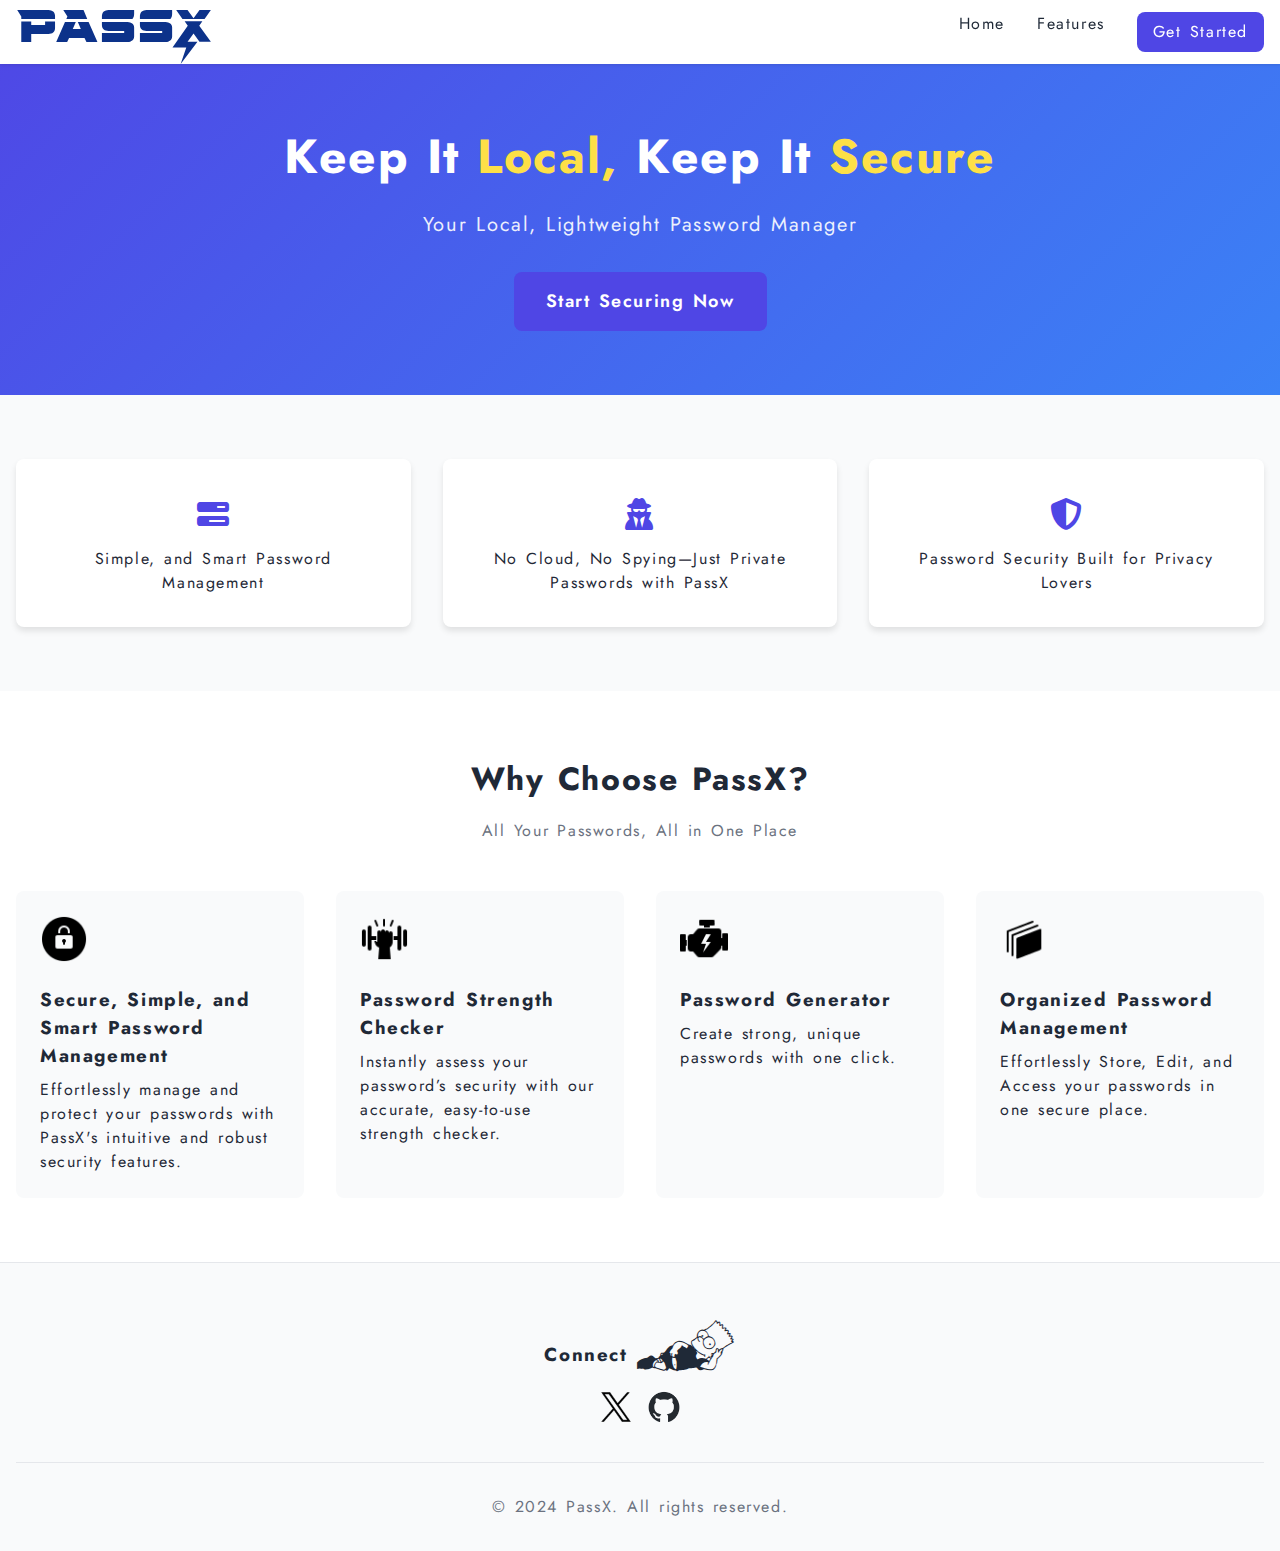
==== index.html @ 8546ab84 "Add files via upload" ====
<!DOCTYPE html>
<html lang="en">
<head>
    <meta charset="UTF-8">
    <meta name="viewport" content="width=device-width, initial-scale=1.0">
    <title>PassX</title>
    <link rel="stylesheet" href="new.css">
    <link rel="stylesheet" href="https://cdnjs.cloudflare.com/ajax/libs/font-awesome/6.6.0/css/all.min.css" />
</head>
<body>
    <nav class="navbar">
        <div class="container">
            <div class="logo">
                <!-- <img src="WhatsApp Image 2024-10-29 at 00.21.52_0e4ccb51.jpg" alt="Logo"> -->
                <span>PassX</span>
            </div>
            <div class="nav-toggle">
                <span></span>
                <span></span>
                <span></span>
            </div>
            <ul class="nav-menu">
                <li><a href="#hero-section">Home</a></li>
                <li><a href="#features">Features</a></li>
                <li><a href="login.html" id="gtstd" class="btn-primary">Get Started</a></li>
            </ul>
        </div>
    </nav>

    <header id="hero-section" class="hero">
        <div class="container">
            <h1>Keep It <span>Local,</span> Keep It <span>Secure</span>
                <br>
            </h1>
            <p>Your Local, Lightweight Password Manager</p>
            <a href="login.html" class="btn-large">Start Securing Now</a>
        </div>
    </header>

    <section class="stats">
        <div class="container">
            <div class="stat-card">
                <div class="stat-number"><i class="fa-solid fa-bars-progress"></i></div>
                <div class="stat-label">Simple, and Smart Password Management</div>
            </div>
            <div class="stat-card">
                <div class="stat-number"><i class="fa-solid fa-user-secret"></i></div>
                <div class="stat-label">No Cloud, No Spying—Just Private Passwords with PassX</div>
            </div>
            <div class="stat-card">
                <div class="stat-number"><i class="fa-solid fa-shield-halved"></i></div>
                <div class="stat-label">Password Security Built for Privacy Lovers</div>
            </div>
        </div>
    </section>

    <section id="features">
        <div class="container">
            <h2>Why Choose PassX?</h2>
            <p class="section-desc">All Your Passwords, All in One Place</p>
            
            <div class="feature-grid">
                <div class="feature-card">
                    <img src="security.png" alt="Security">
                    <h3>Secure, Simple, and Smart Password Management</h3>
                    <p>Effortlessly manage and protect your passwords with PassX's intuitive and robust security features.</p>
                </div>
                <div class="feature-card">
                    <img src="strength.png" alt="Lock">
                    <h3>Password Strength Checker</h3>
                    <p>Instantly assess your password’s security with our accurate, easy-to-use strength checker.</p>
                </div>
                <div class="feature-card">
                    <img src="generator.png" alt="Key">
                    <h3>Password Generator</h3>
                    <p>Create strong, unique passwords with one click.</p>
                </div>
                <div class="feature-card">
                    <img src="organized.png" alt="Sync">
                    <h3>Organized Password Management</h3>
                    <p>Effortlessly Store, Edit, and Access your passwords in one secure place.</p>
                </div>
            </div>
        </div>
    </section>

    <footer class="footer">
        <div class="container">
            <div class="footer-grid">
                <div class="footer-social">
                    <h3>Connect <span class="bart">b</span></h3>
                    <div class="social-icons">
                        <a href="https://x.com/Sandeepbm886" target="_blank" rel="noopener noreferrer" aria-label="X">
                            <img src="xlogo.png" alt="X">
                        </a>
                        <a href="https://github.com/Sandeepbm886/PassX" target="_blank" rel="noopener noreferrer" aria-label="GitHub">
                            <img src="github-mark.png" alt="GitHub">
                        </a>
                    </div>
                </div>
            </div>
            <div class="footer-bottom">
                <p>&copy; 2024 PassX. All rights reserved.</p>
            </div>
        </div>
    </footer>

    <script>
        document.querySelector('.nav-toggle').addEventListener('click', function() {
            document.querySelector('.nav-menu').classList.toggle('active');
            this.classList.toggle('active');
        });
    </script>
</body>
</html>
---- new.css ----
@import url('https://fonts.googleapis.com/css2?family=Jost&display=swap');
@font-face{
    font-family: myfont;
    src: url(superchargestraightlaser.ttf);
}
@font-face{
    font-family: bart;
    src: url(SIMPSONS.TTF);
}
:root {
    --primary-color: #4f46e5;
    --primary-hover: #4338ca;
    --text-dark: #1f2937;
    --text-light: #6b7280;
    --white: #ffffff;
    --gray-50: #f9fafb;
    --gray-100: #f3f4f6;
    --gray-200: #e5e7eb;
}
html{
    scroll-behavior: smooth;
}
h1 span{
    color: #fde047;
}

* {
    margin: 0;
    padding: 0;
    box-sizing: border-box;
}

body {
    font-family: 'Jost', sans-serif;
    line-height: 1.5;
    word-spacing: .1rem;
    letter-spacing: .1rem;
    color: var(--text-dark);
}

.container {
    width: 100%;
    max-width: 1280px;
    margin: 0 auto;
    padding: 0 1rem;
}

/* Buttons */
.btn-primary, .btn-large {
    display: inline-block;
    padding: 0.5rem 1rem;
    background-color: var(--primary-color);
    color: var(--white);
    text-decoration: none;
    border-radius: 0.5rem;
    transition: background-color 0.3s ease;
}


.btn-large {
    padding: 1rem 2rem;
    font-size: 1.125rem;
    font-weight: 600;
}

.btn-primary:hover, .btn-large:hover {
    background-color: var(--primary-hover);
}

/* Navigation */
.navbar {
    position: fixed;
    top: 0;
    left: 0;
    right: 0;
    background: var(--white);
    box-shadow: 0 1px 3px rgba(0,0,0,0.1);
    z-index: 1000;
}

.navbar .container {
    display: flex;
    justify-content: space-between;
    align-items: center;
    height: 4rem;
}

.logo {
    display: flex;
    align-items: center;
    gap: 0.5rem;
}

.logo img {
    width: 2rem;
    height: 2rem;
    border-radius: 0.5rem;
}

.logo span {
    font-family: myfont;
    font-size: 3rem;
    color: #0c328a;
    
    
    
}

.nav-menu {
    display: flex;
    gap: 2rem;
    list-style: none;
    transition: display 0.3s ease;
    -webkit-transition: display 0.3s ease;
    -moz-transition: display 0.3s ease;
    -ms-transition: display 0.3s ease;
    -o-transition: display 0.3s ease;
}

.nav-menu a {
    color: var(--text-dark);
    text-decoration: none;
    transition: color 0.3s ease;
}
#gtstd{
    color: white;
}



.nav-menu a:hover {
    color: var(--primary-color);
}

.nav-toggle {
    display: none;
    flex-direction: column;
    gap: 0.25rem;
    cursor: pointer;
}

.nav-toggle span {
    display: block;
    width: 1.5rem;
    height: 2px;
    background-color: var(--text-dark);
    transition: all 0.3s ease;
}

/* Hero Section */
.hero {
    padding: 8rem 0 4rem;
    background: linear-gradient(135deg, #4f46e5 0%, #3b82f6 100%);
    color: var(--white);
    text-align: center;
}

.hero h1 {
    font-size: 3rem;
    line-height: 1.2;
    margin-bottom: 1.5rem;
}

.hero .highlight {
    color: #fde047;
}

.hero p {
    font-size: 1.25rem;
    margin-bottom: 2rem;
    opacity: 0.9;
}

/* Stats Section */
.stats {
    padding: 4rem 0;
    background: var(--gray-50);
}

.stats .container {
    display: grid;
    grid-template-columns: repeat(auto-fit, minmax(250px, 1fr));
    gap: 2rem;
}

.stat-card {
    background: var(--white);
    padding: 2rem;
    border-radius: 0.5rem;
    text-align: center;
    box-shadow: 0 4px 6px rgba(0,0,0,0.1);
}

.stat-number {
    font-size: 2rem;
    font-weight: 700;
    color: var(--primary-color);
    margin-bottom: 0.5rem;
}

/* Features Section */
#features {
    padding: 4rem 0;
    background: var(--white);
}

#features h2 {
    text-align: center;
    font-size: 2rem;
    margin-bottom: 1rem;
}

.section-desc {
    text-align: center;
    color: var(--text-light);
    margin-bottom: 3rem;
}

.feature-grid {
    display: grid;
    grid-template-columns: repeat(auto-fit, minmax(250px, 1fr));
    gap: 2rem;
}

.feature-card {
    padding: 1.5rem;
    background: var(--gray-50);
    border-radius: 0.5rem;
    transition: transform 0.3s ease, box-shadow 0.3s ease;
}

.feature-card:hover {
    transform: translateY(-5px);
    box-shadow: 0 4px 12px rgba(0,0,0,0.1);
}

.feature-card img {
    width: 3rem;
    height: 3rem;
    margin-bottom: 1rem;
    border-radius: 0.5rem;
}

.feature-card h3 {
    margin-bottom: 0.5rem;
}

/* Footer */
.footer {
    background: var(--gray-50);
    padding: 4rem 0 2rem;
    border-top: 1px solid var(--gray-200);
    display: flex;
    flex-direction: column;
    align-items: center;
}

.footer-grid {
    display: grid;
    grid-template-columns: repeat(auto-fit, minmax(200px, 1fr));
    gap: 2rem;
    margin-bottom: 2rem;
    align-self: center;
}

.footer-brand p {
    color: var(--text-light);
    margin-top: 1rem;
}

.footer-links h3 {
    font-size: 0.875rem;
    text-transform: uppercase;
    letter-spacing: 0.05em;
    margin-bottom: 1rem;
}
.footer-social{
    display: flex;
    flex-direction: column;
    align-items: center;
    justify-content: center;
    gap: 1rem;
}

.footer-links ul {
    list-style: none;
}

.footer-links a {
    color: var(--text-light);
    text-decoration: none;
    display: block;
    padding: 0.25rem 0;
    transition: color 0.3s ease;
}

.footer-links a:hover {
    color: var(--primary-color);
}

.social-icons {
    display: flex;
    gap: 1rem;
}

.social-icons a img{
    height: 2rem;
    transition: scale 0.3s ease;
    -webkit-transition: scale 0.3s ease;
    -moz-transition: scale 0.3s ease;
    -ms-transition: scale 0.3s ease;
    -o-transition: scale 0.3s ease;
}



.social-icons a img:hover {
    scale: 1.2;
}

.footer-bottom {
    text-align: center;
    padding-top: 2rem;
    border-top: 1px solid var(--gray-200);
    color: var(--text-light);
}
.bart{
    font-family: bart;
    font-size: 2rem;
}

/* Responsive Design */
@media (max-width: 768px) {
    .nav-toggle {
        display: flex;
}

    .nav-menu {
        display: none;
        position: absolute;
        top: 4rem;
        left: 0;
        right: 0;
        background: var(--white);
        padding: 1rem;
        box-shadow: 0 2px 4px rgba(0,0,0,0.1);
        flex-direction: column;
        gap: 1rem;
}

    .nav-menu.active {
        display: flex;
    }

    .hero h1 {
        font-size: 2rem;
    }
    .logo span{
        font-size: 2rem;
    }

    .hero p {
        font-size: 1rem;
    }

    .stats .container {
        grid-template-columns: 1fr;
    }

    .feature-grid {
        grid-template-columns: 1fr;
    }

    .footer-grid {
        grid-template-columns: 1fr;
    }
}

/* Animations */
@keyframes fadeIn {
    from { opacity: 0; transform: translateY(20px); }
    to { opacity: 1; transform: translateY(0); }
}

.hero > * {
    animation: fadeIn 0.6s ease-out forwards;
}
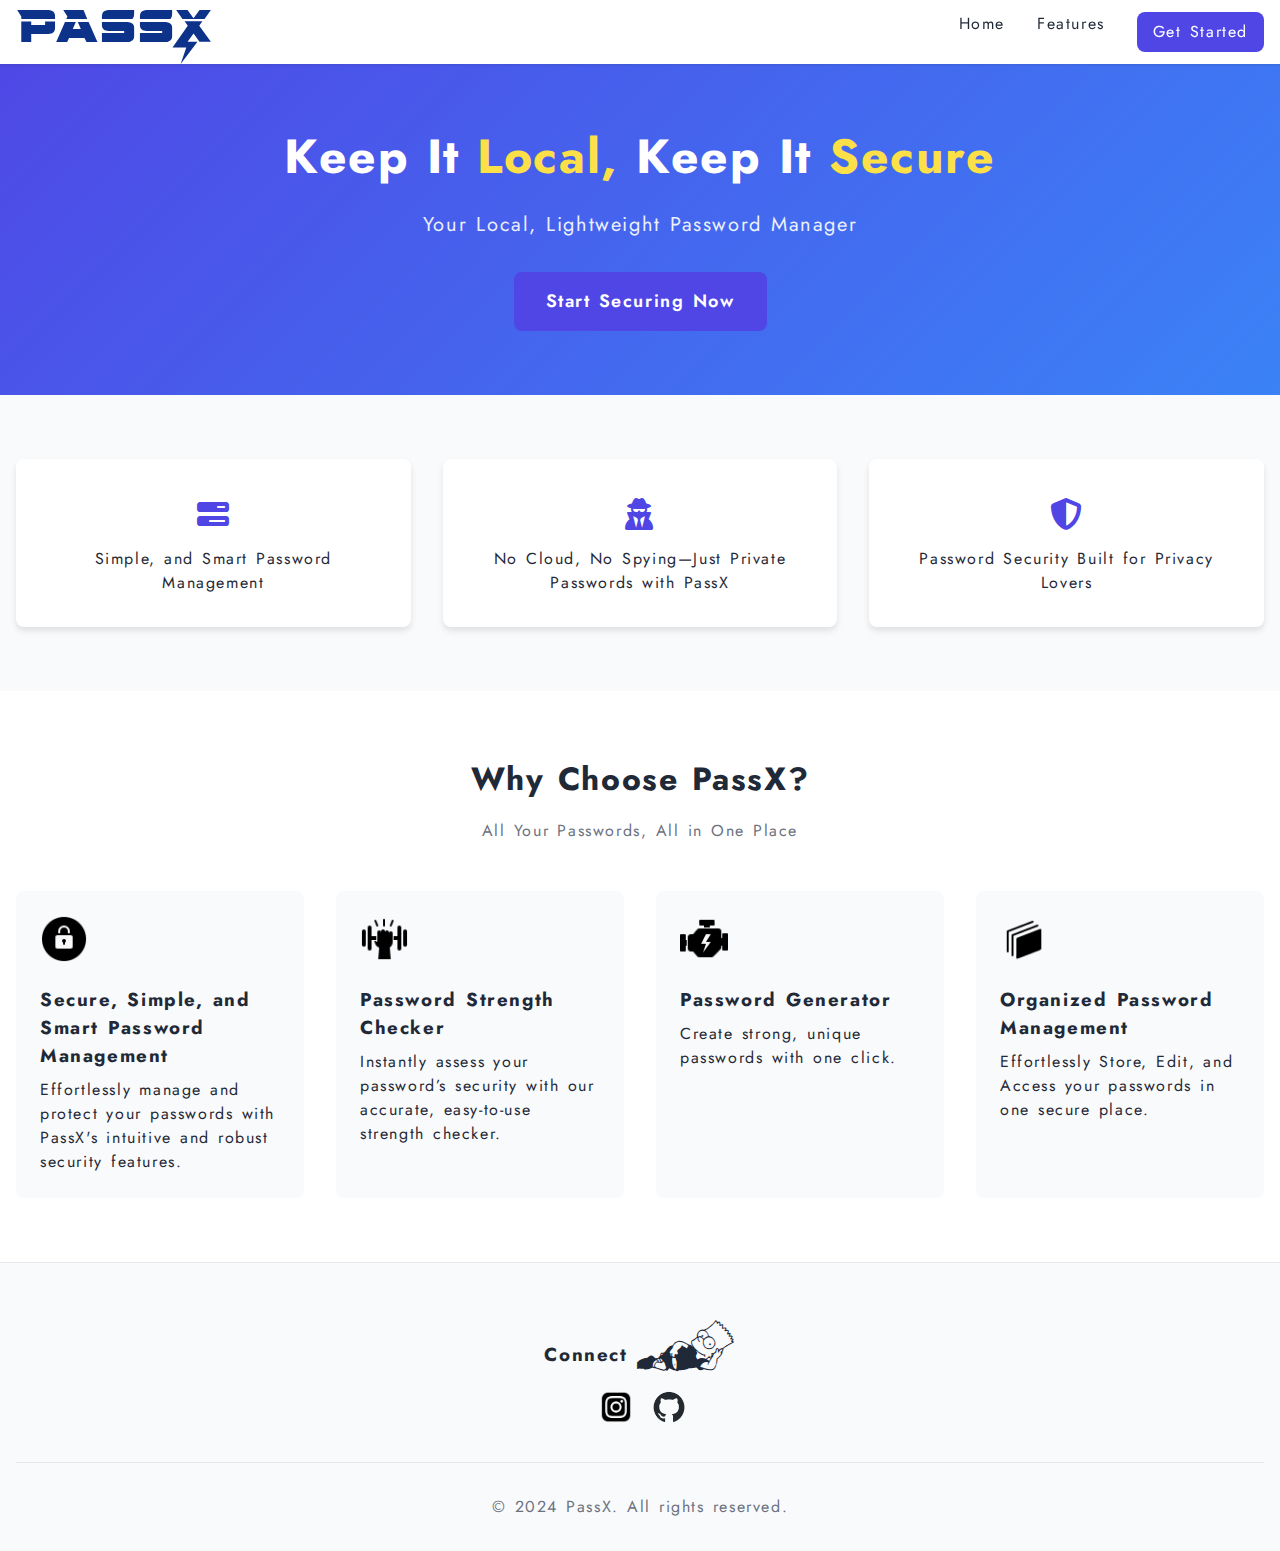
==== commit 3172e2bf: "Update index.html" ====
--- a/index.html
+++ b/index.html
@@ -90,10 +90,10 @@
                 <div class="footer-social">
                     <h3>Connect <span class="bart">b</span></h3>
                     <div class="social-icons">
-                        <a href="https://x.com/Sandeepbm886" target="_blank" rel="noopener noreferrer" aria-label="X">
-                            <img src="xlogo.png" alt="X">
+                        <a href="https://www.instagram.com/darshan_salimath_/" target="_blank" rel="noopener noreferrer" aria-label="X">
+                            <img src="ilogo.png" alt="X">
                         </a>
-                        <a href="https://github.com/Sandeepbm886/PassX" target="_blank" rel="noopener noreferrer" aria-label="GitHub">
+                        <a href="https://github.com/datturaki/PassX.git" target="_blank" rel="noopener noreferrer" aria-label="GitHub">
                             <img src="github-mark.png" alt="GitHub">
                         </a>
                     </div>
@@ -112,4 +112,4 @@
         });
     </script>
 </body>
-</html>+</html>
